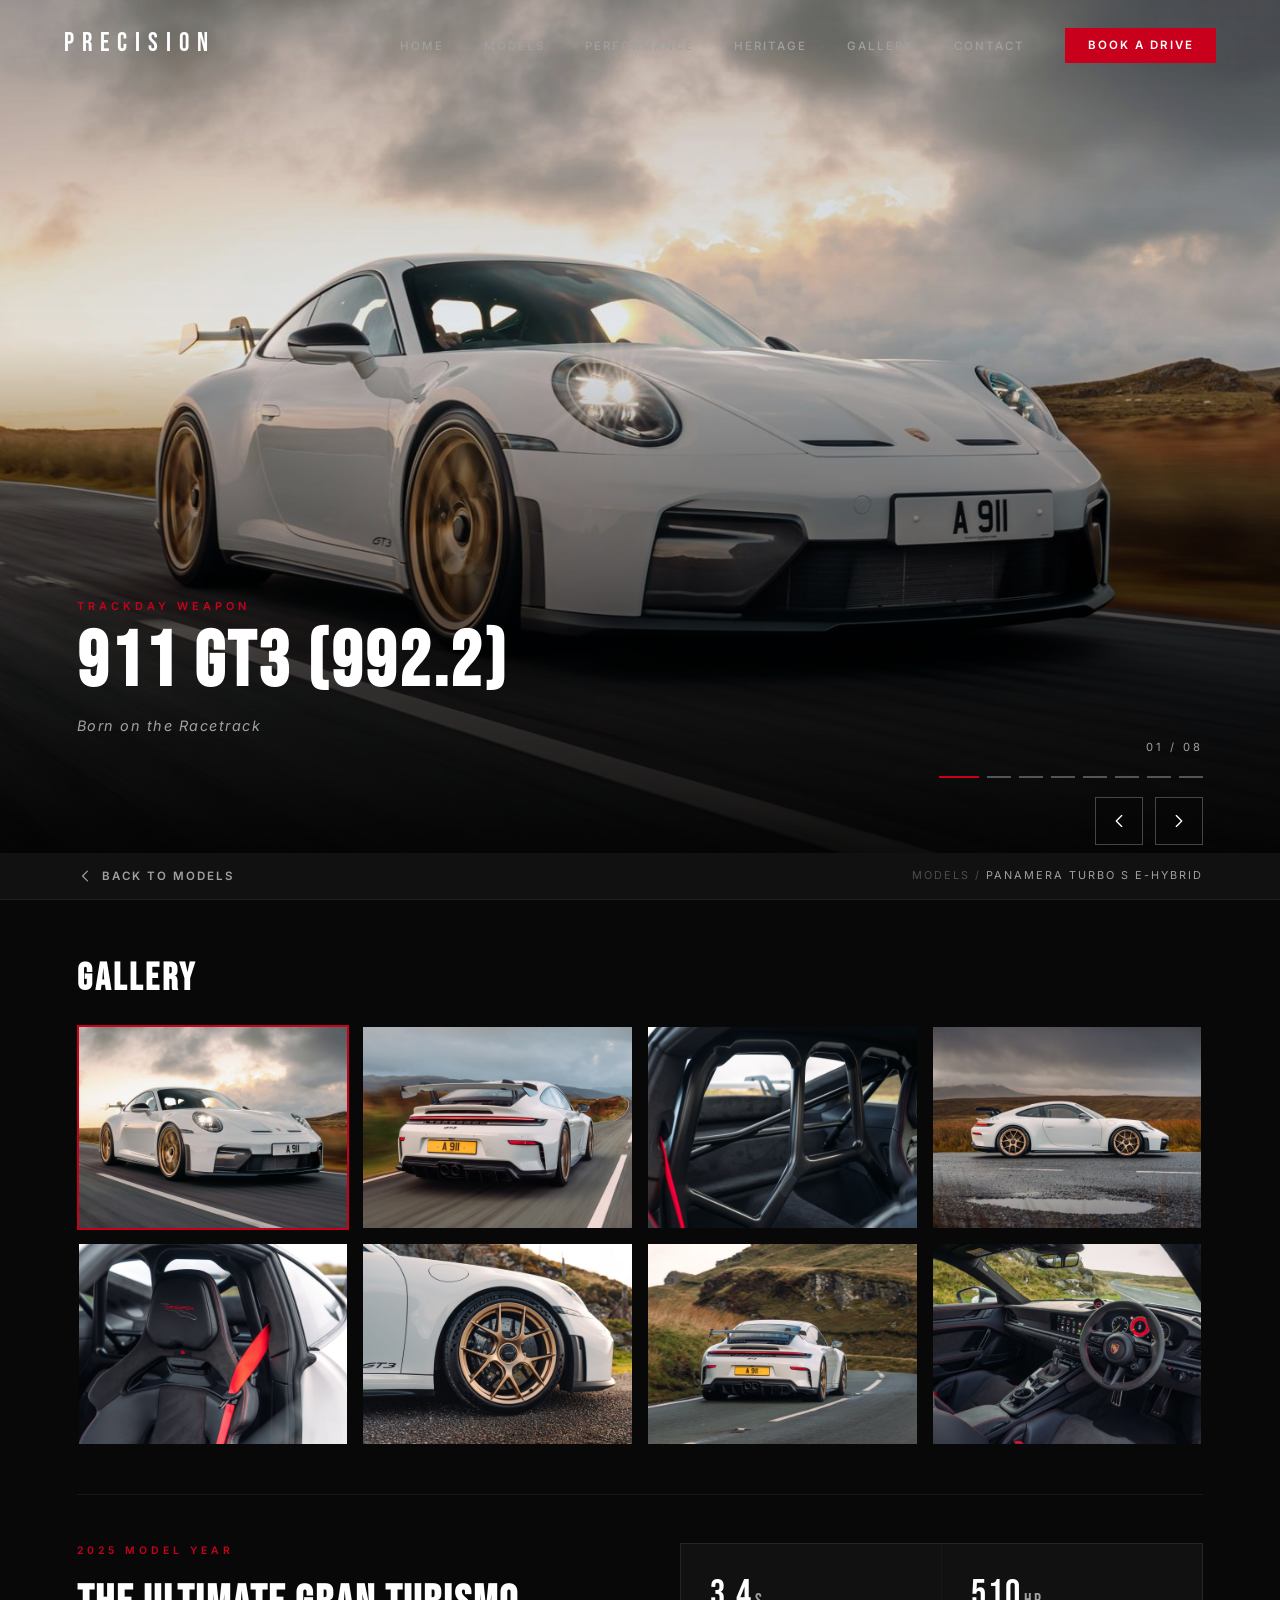
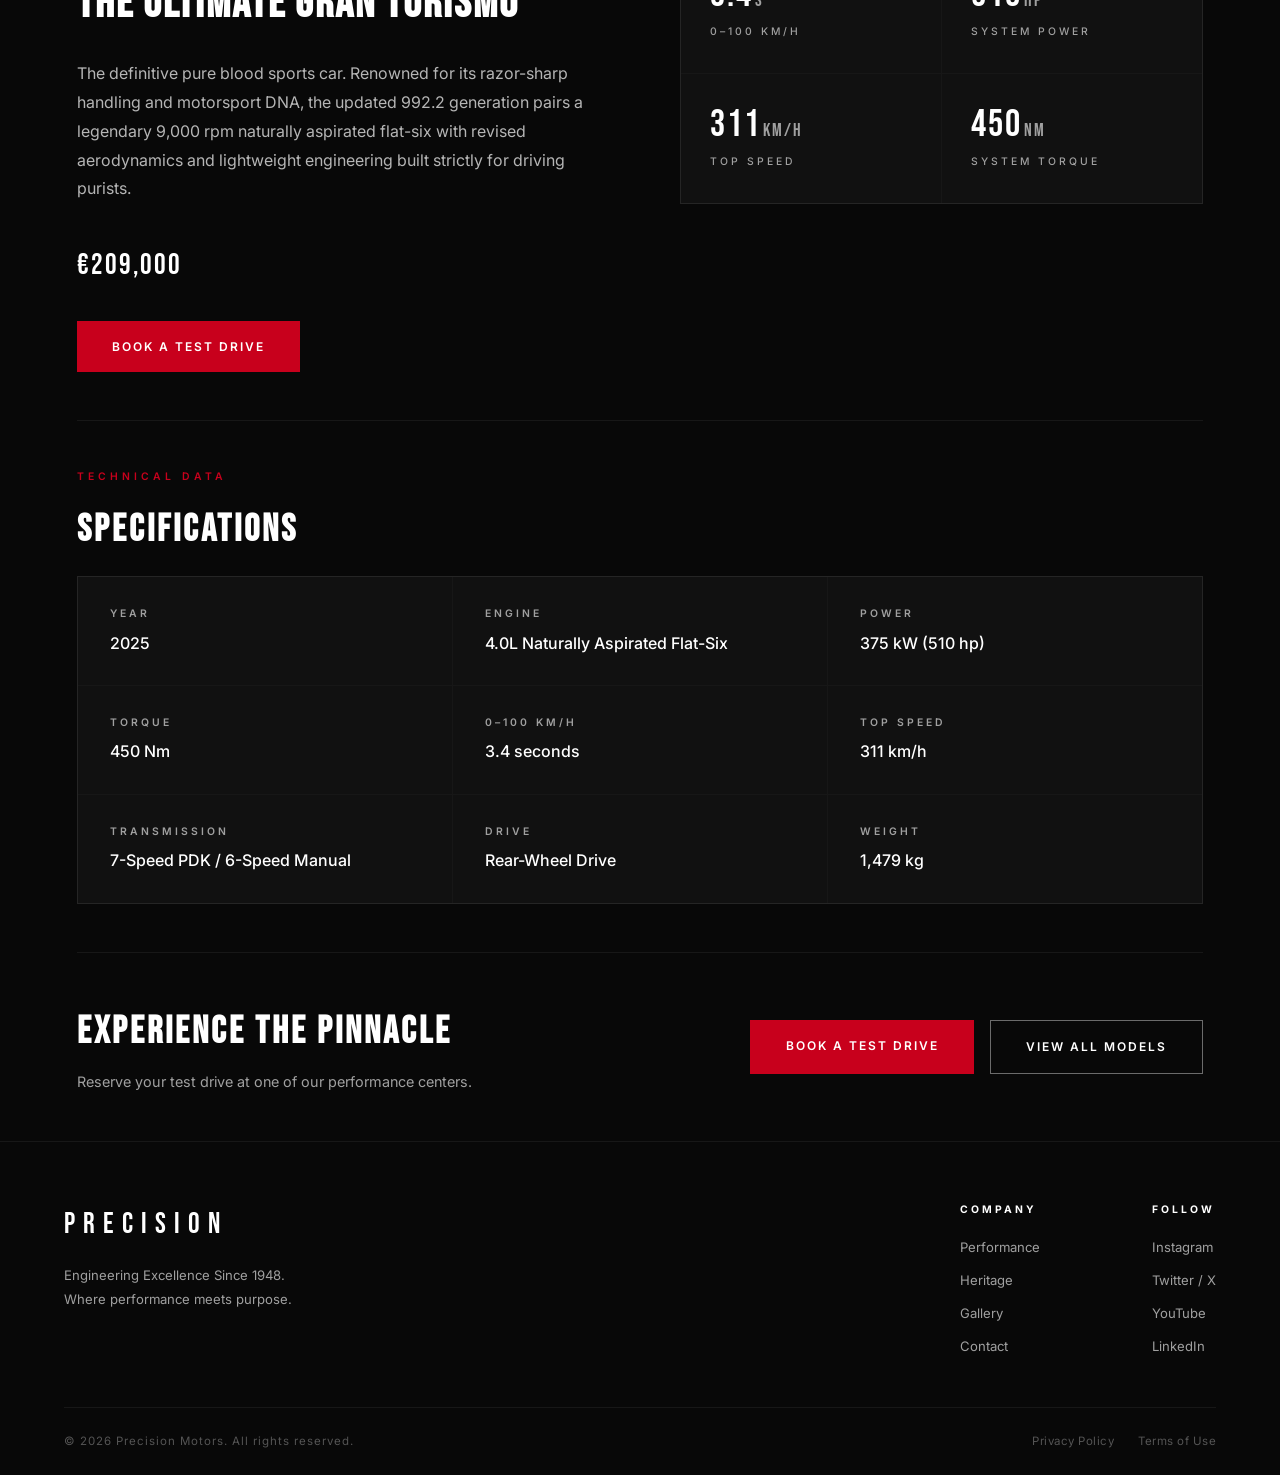
==== Car_Models/911_GT3_(992.2).html @ 52890179 "Added 911 GT3 page" ====
<!DOCTYPE html>
<html lang="en">
<head>
  <meta charset="UTF-8">
  <meta name="viewport" content="width=device-width, initial-scale=1.0">
  <link rel="icon" type="image/png" href="../Assets/favicon/GGlGioGio.jpg">
  <title>Panamera Turbo S E-Hybrid | Precision</title>
  <link href="https://fonts.googleapis.com/css2?family=Bebas+Neue&family=Inter:wght@300;400;500;600&display=swap" rel="stylesheet">
  <link rel="stylesheet" href="../css/style.css">
  <link rel="stylesheet" href="../css/car_models.css">
  <link rel="stylesheet" href="../css/car_models_resolution.css">
</head>
<body>

<nav class="navbar" id="navbar">
  <a href="../index.html" class="logo">PRECISION</a>
  
  <button class="hamburger" id="hamburger" aria-label="Toggle menu">
    <span></span><span></span><span></span>
  </button>
  
  <ul class="nav-links" id="nav-links">
    <li><a href="../index.html#home" class="nav-link">Home</a></li>
    <li><a href="../index.html#models" class="nav-link">Models</a></li>
    <li><a href="../index.html#performance" class="nav-link">Performance</a></li>
    <li><a href="../index.html#heritage" class="nav-link">Heritage</a></li>
    <li><a href="../index.html#gallery" class="nav-link">Gallery</a></li>
    <li><a href="../index.html#contact" class="nav-link">Contact</a></li>
    <li><a href="../index.html#contact" class="nav-cta">Book a Drive</a></li>
  </ul>
</nav>

<section class="mdp-hero" id="mdpHero">
  <div class="mdp-hero-track" id="mdpTrack">
    <div class="mdp-hero-slide">
      <img src="../Assets/images/2025_Porsche_911_GT3_(992.2)/2025_Porsche_911_GT3_(992.2)_Front.jpg" alt="911 GT3 (992.2) Front">
    </div>
    <div class="mdp-hero-slide">
      <img src="../Assets/images/2025_Porsche_911_GT3_(992.2)/2025_Porsche_911_GT3_(992.2)_Back.png" alt="911 GT3 (992.2) Back">
    </div>
    <div class="mdp-hero-slide">
      <img src="../Assets/images/2025_Porsche_911_GT3_(992.2)/2025_Porsche_911_GT3_(992.2)_Inside_back.jpg" alt="911 GT3 (992.2) Inside Back">
    </div>
    <div class="mdp-hero-slide">
      <img src="../Assets/images/2025_Porsche_911_GT3_(992.2)/2025_Porsche_911_GT3_(992.2)_Right.jpg" alt="911 GT3 (992.2) Right">
    </div>
    <div class="mdp-hero-slide">
      <img src="../Assets/images/2025_Porsche_911_GT3_(992.2)/2025_Porsche_911_GT3_(992.2)_Seat.jpg" alt="911 GT3 (992.2) Seat">
    </div>
    <div class="mdp-hero-slide">
      <img src="../Assets/images/2025_Porsche_911_GT3_(992.2)/2025_Porsche_911_GT3_(992.2)_Tire.jpg" alt="911 GT3 (992.2) Tire">
    </div>
    <div class="mdp-hero-slide">
      <img src="../Assets/images/2025_Porsche_911_GT3_(992.2)/2025_Porsche_911_GT3_(992.2)_Back_2.jpg" alt="911 GT3 (992.2) Back 2">
    </div>
    <div class="mdp-hero-slide">
      <img src="../Assets/images/2025_Porsche_911_GT3_(992.2)/2025_Porsche_911_GT3_(992.2)_Wheele.jpg" alt="911 GT3 (992.2) Wheele">
    </div>
  </div>
  <div class="mdp-hero-overlay"></div>
  <div class="mdp-hero-content">
    <div class="mdp-hero-text">
      <span class="mdp-hero-cat">Trackday Weapon</span>
      <h1 class="mdp-hero-name">911 GT3 (992.2)</h1>
      <span class="mdp-hero-tagline">Born on the Racetrack</span>
    </div>
    <div class="mdp-hero-controls">
      <span class="mdp-counter" id="mdpCounter">01 / 08</span>
      <div class="mdp-dots" id="mdpDots"></div>
      <div class="mdp-nav-arrows">
        <button class="mdp-arrow" id="mdpPrev" aria-label="Previous image">
          <svg width="18" height="18" viewBox="0 0 20 20" fill="none"><path d="M13 4L7 10L13 16" stroke="white" stroke-width="1.5" stroke-linecap="round" stroke-linejoin="round"/></svg>
        </button>
        <button class="mdp-arrow" id="mdpNext" aria-label="Next image">
          <svg width="18" height="18" viewBox="0 0 20 20" fill="none"><path d="M7 4L13 10L7 16" stroke="white" stroke-width="1.5" stroke-linecap="round" stroke-linejoin="round"/></svg>
        </button>
      </div>
    </div>
  </div>
</section>

<div class="mdp-back-bar">
  <a href="../index.html#models" class="mdp-back-btn">
    <svg width="16" height="16" viewBox="0 0 20 20" fill="none"><path d="M13 4L7 10L13 16" stroke="currentColor" stroke-width="1.5" stroke-linecap="round" stroke-linejoin="round"/></svg>
    Back to Models
  </a>
  <span class="mdp-breadcrumb">Models / <span>Panamera Turbo S E-Hybrid</span></span>
</div>

<main class="mdp-body">

   <div class="mdp-gallery-section">
    <div class="mdp-section-header">
      <h2 class="mdp-section-title">GALLERY</h2>
    </div>
    <div class="mdp-thumbs" id="mdpThumbs">
      <div class="mdp-thumb active" data-index="0">
        <img src="../Assets/images/2025_Porsche_911_GT3_(992.2)/2025_Porsche_911_GT3_(992.2)_Front.jpg" alt="911 GT3 (992.2) Front">
      </div>
      <div class="mdp-thumb" data-index="1">
        <img src="../Assets/images/2025_Porsche_911_GT3_(992.2)/2025_Porsche_911_GT3_(992.2)_Back.png" alt="911 GT3 (992.2) Back">
      </div>
      <div class="mdp-thumb" data-index="2">
        <img src="../Assets/images/2025_Porsche_911_GT3_(992.2)/2025_Porsche_911_GT3_(992.2)_Inside_back.jpg" alt="911 GT3 (992.2) Inside Back">
      </div>
      <div class="mdp-thumb" data-index="3">
        <img src="../Assets/images/2025_Porsche_911_GT3_(992.2)/2025_Porsche_911_GT3_(992.2)_Right.jpg" alt="911 GT3 (992.2) Right">
      </div>
      <div class="mdp-thumb" data-index="4">
        <img src="../Assets/images/2025_Porsche_911_GT3_(992.2)/2025_Porsche_911_GT3_(992.2)_Seat.jpg" alt="911 GT3 (992.2) Seat">
      </div>
      <div class="mdp-thumb" data-index="5">
        <img src="../Assets/images/2025_Porsche_911_GT3_(992.2)/2025_Porsche_911_GT3_(992.2)_Tire.jpg" alt="911 GT3 (992.2) Tire">
      </div>
      <div class="mdp-thumb" data-index="6">
        <img src="../Assets/images/2025_Porsche_911_GT3_(992.2)/2025_Porsche_911_GT3_(992.2)_Back_2.jpg" alt="911 GT3 (992.2) Back 2">
      </div>
      <div class="mdp-thumb" data-index="7">
        <img src="../Assets/images/2025_Porsche_911_GT3_(992.2)/2025_Porsche_911_GT3_(992.2)_Wheele.jpg" alt="911 GT3 (992.2) Wheele">
      </div>
    </div>
  </div>

  <div class="mdp-overview">
    <div class="mdp-overview-left">
      <span class="mdp-overview-label">2025 Model Year</span>
      <h2 class="mdp-overview-title">The Ultimate Gran Turismo</h2>
      <p class="mdp-overview-desc">The definitive pure blood sports car. Renowned for its razor-sharp handling and motorsport DNA, the updated 992.2 generation pairs a legendary 9,000 rpm naturally aspirated flat-six with revised aerodynamics and lightweight engineering built strictly for driving purists.</p>
      <div class="mdp-price">€209,000</div>
      <div class="mdp-actions">
        <a href="../index.html#contact" class="btn-primary">Book a Test Drive</a>
      </div>
    </div>
    <div class="mdp-key-specs">
      <div class="mdp-key-spec">
        <span class="mdp-key-spec-val">3.4<small>s</small></span>
        <span class="mdp-key-spec-label">0–100 km/h</span>
      </div>
      <div class="mdp-key-spec">
        <span class="mdp-key-spec-val">510<small>hp</small></span>
        <span class="mdp-key-spec-label">System Power</span>
      </div>
      <div class="mdp-key-spec">
        <span class="mdp-key-spec-val">311<small>km/h</small></span>
        <span class="mdp-key-spec-label">Top Speed</span>
      </div>
      <div class="mdp-key-spec">
        <span class="mdp-key-spec-val">450<small>Nm</small></span>
        <span class="mdp-key-spec-label">System Torque</span>
      </div>
    </div>
  </div>

  <div class="mdp-specs-section">
    <div class="mdp-section-header">
      <span class="mdp-section-eyebrow">Technical Data</span>
      <h2 class="mdp-section-title">SPECIFICATIONS</h2>
    </div>
    <div class="mdp-specs-grid">
      <div class="mdp-spec-item">
        <span class="mdp-spec-label">Year</span>
        <span class="mdp-spec-value">2025</span>
      </div>
      <div class="mdp-spec-item">
        <span class="mdp-spec-label">Engine</span>
        <span class="mdp-spec-value">4.0L Naturally Aspirated Flat-Six</span>
      </div>
      <div class="mdp-spec-item">
        <span class="mdp-spec-label">Power</span>
        <span class="mdp-spec-value">375 kW (510 hp)</span>
      </div>
      <div class="mdp-spec-item">
        <span class="mdp-spec-label">Torque</span>
        <span class="mdp-spec-value">450 Nm</span>
      </div>
      <div class="mdp-spec-item">
        <span class="mdp-spec-label">0–100 km/h</span>
        <span class="mdp-spec-value">3.4 seconds</span>
      </div>
      <div class="mdp-spec-item">
        <span class="mdp-spec-label">Top Speed</span>
        <span class="mdp-spec-value">311 km/h</span>
      </div>
      <div class="mdp-spec-item">
        <span class="mdp-spec-label">Transmission</span>
        <span class="mdp-spec-value">7-Speed PDK / 6-Speed Manual</span>
      </div>
      <div class="mdp-spec-item">
        <span class="mdp-spec-label">Drive</span>
        <span class="mdp-spec-value">Rear-Wheel Drive</span>
      </div>
      <div class="mdp-spec-item">
        <span class="mdp-spec-label">Weight</span>
        <span class="mdp-spec-value">1,479 kg</span>
      </div>
    </div>
  </div>

  <div class="mdp-cta-strip">
    <div class="mdp-cta-text">
      <h2 class="mdp-cta-title">EXPERIENCE THE PINNACLE</h2>
      <p class="mdp-cta-sub">Reserve your test drive at one of our performance centers.</p>
    </div>
    <div class="mdp-actions">
      <a href="../index.html#contact" class="btn-primary">Book a Test Drive</a>
      <a href="../index.html#models" class="btn-ghost">View All Models</a>
    </div>
  </div>

</main>

<footer class="footer">
  <div class="footer-inner">
    <div class="footer-brand">
      <div class="footer-logo">PRECISION</div>
      <p>Engineering Excellence Since 1948.<br>Where performance meets purpose.</p>
    </div>
    <div class="footer-links">
      <div class="footer-col">
        <span class="footer-col-title">Company</span>
        <a href="../index.html#performance">Performance</a>
        <a href="../index.html#heritage">Heritage</a>
        <a href="../index.html#gallery">Gallery</a>
        <a href="../index.html#contact">Contact</a>
      </div>
      <div class="footer-col">
        <span class="footer-col-title">Follow</span>
        <a href="https://www.instagram.com">Instagram</a>
        <a href="https://x.com">Twitter / X</a>
        <a href="https://youtube.com">YouTube</a>
        <a href="https://www.linkedin.com/in/giorgikhelaia/">LinkedIn</a>
      </div>
    </div>
  </div>
  <div class="footer-bottom">
    <p>&copy; 2026 Precision Motors. All rights reserved.</p>
    <div class="footer-legal">
      <a href="#">Privacy Policy</a>
      <a href="#">Terms of Use</a>
    </div>
  </div>
</footer>

<div class="mdp-lightbox" id="mdpLightbox" role="dialog" aria-modal="true" aria-label="Image preview">
  <div class="mdp-lightbox-overlay" id="mdpLightboxOverlay"></div>
  <button class="mdp-lightbox-close" id="mdpLightboxClose" aria-label="Close preview">&times;</button>
  <button class="mdp-lightbox-arrow mdp-lightbox-prev" id="mdpLightboxPrev" aria-label="Previous image">
    <svg width="20" height="20" viewBox="0 0 20 20" fill="none"><path d="M13 4L7 10L13 16" stroke="white" stroke-width="1.5" stroke-linecap="round" stroke-linejoin="round"/></svg>
  </button>
  <button class="mdp-lightbox-arrow mdp-lightbox-next" id="mdpLightboxNext" aria-label="Next image">
    <svg width="20" height="20" viewBox="0 0 20 20" fill="none"><path d="M7 4L13 10L7 16" stroke="white" stroke-width="1.5" stroke-linecap="round" stroke-linejoin="round"/></svg>
  </button>
  <div class="mdp-lightbox-stage">
    <div class="mdp-lightbox-img-wrap">
      <img class="mdp-lightbox-img" id="mdpLightboxImg" src="" alt="">
    </div>
  </div>
  <span class="mdp-lightbox-counter" id="mdpLightboxCounter"></span>
</div>

<script src="../js/911_GT3_(992.2).js"></script>
</body>
</html>
---- css/style.css ----
*, *::before, *::after { margin: 0; padding: 0; box-sizing: border-box; }

:root {
  --black: #080808;
  --dark: #111111;
  --grey: #1c1c1c;
  --grey2: #2a2a2a;
  --red: #c8001c;
  --red-dark: #9e0016;
  --white: #ffffff;
  --silver: #a0a0a0;
  --light: #e8e8e8;
  --font-display: 'Bebas Neue', sans-serif;
  --font-body: 'Inter', sans-serif;
  --transition: 0.35s cubic-bezier(0.25, 0.46, 0.45, 0.94);
}

html { scroll-behavior: smooth; }

body {
  background: var(--black);
  color: var(--white);
  font-family: var(--font-body);
  overflow-x: hidden;
  line-height: 1.6;
}

img { display: block; max-width: 100%; }
a { color: inherit; text-decoration: none; }

.navbar {
  position: fixed;
  top: 0; left: 0; right: 0;
  z-index: 1000;
  display: flex;
  align-items: center;
  justify-content: space-between;
  padding: 1.5rem 5%;
  transition: background var(--transition), padding var(--transition);
}

.navbar.scrolled {
  background: rgba(8,8,8,0.97);
  backdrop-filter: blur(10px);
  padding: 1rem 5%;
  border-bottom: 1px solid rgba(255,255,255,0.06);
}

.logo {
  font-family: var(--font-display);
  font-size: 1.6rem;
  letter-spacing: 8px;
  color: var(--white);
}

.nav-links {
  list-style: none;
  display: flex;
  align-items: center;
  gap: 2.5rem;
}

.nav-link {
  font-size: 0.72rem;
  font-weight: 500;
  letter-spacing: 2px;
  text-transform: uppercase;
  color: var(--silver);
  transition: color var(--transition);
  position: relative;
}

.nav-link::after {
  content: '';
  position: absolute;
  bottom: -4px; left: 0;
  width: 0; height: 1px;
  background: var(--red);
  transition: width var(--transition);
}

.nav-link:hover, .nav-link.active { color: var(--white); }
.nav-link:hover::after, .nav-link.active::after { width: 100%; }

.nav-cta {
  font-size: 0.72rem;
  font-weight: 600;
  letter-spacing: 2px;
  text-transform: uppercase;
  background: var(--red);
  color: var(--white);
  padding: 0.65rem 1.4rem;
  transition: background var(--transition), transform var(--transition);
  white-space: nowrap;
}

.nav-cta:hover { background: var(--red-dark); transform: scale(1.03); }

.hamburger {
  display: none;
}

.hamburger span {
  display: block;
  width: 24px;
  height: 1.5px;
  background: var(--white);
  transition: var(--transition);
}

.hamburger.open span:nth-child(1) { transform: rotate(45deg) translate(4.5px, 4.5px); }
.hamburger.open span:nth-child(2) { opacity: 0; }
.hamburger.open span:nth-child(3) { transform: rotate(-45deg) translate(4.5px, -4.5px); }

.hero {
  position: relative;
  height: 100vh;
  min-height: 600px;
  display: flex;
  align-items: center;
  justify-content: center;
  text-align: center;
  overflow: hidden;
}

.hero-media { position: absolute; inset: 0; }

.hero-img {
  width: 100%;
  height: 100%;
  object-fit: cover;
  transform: scale(1.05);
  animation: heroZoom 12s ease-out forwards;
}

@keyframes heroZoom {
  to { transform: scale(1); }
}

.hero-overlay {
  position: absolute;
  inset: 0;
  background: linear-gradient(to bottom, rgba(0,0,0,0.25) 0%, rgba(0,0,0,0.55) 60%, rgba(0,0,0,0.85) 100%);
  z-index: 1;
}

.hero-content {
  position: relative;
  z-index: 2;
  max-width: 900px;
  padding: 0 1.5rem;
  animation: heroFadeUp 1.2s 0.4s both;
}

@keyframes heroFadeUp {
  from { opacity: 0; transform: translateY(40px); }
  to { opacity: 1; transform: translateY(0); }
}

.hero-eyebrow {
  display: inline-block;
  font-size: 0.72rem;
  font-weight: 500;
  letter-spacing: 4px;
  text-transform: uppercase;
  color: var(--silver);
  margin-bottom: 1.2rem;
}

.hero-headline {
  font-family: var(--font-display);
  font-size: clamp(4.5rem, 12vw, 9rem);
  line-height: 0.9;
  letter-spacing: 4px;
  margin-bottom: 1.5rem;
}

.hero-sub {
  font-size: 1rem;
  color: var(--silver);
  letter-spacing: 1px;
  margin-bottom: 2.5rem;
  max-width: 500px;
  margin-left: auto;
  margin-right: auto;
}

.hero-actions { display: flex; gap: 1rem; justify-content: center; flex-wrap: wrap; }

.hero-scroll-hint {
  position: absolute;
  bottom: 2.5rem;
  left: 50%;
  transform: translateX(-50%);
  z-index: 2;
  display: flex;
  flex-direction: column;
  align-items: center;
  gap: 8px;
  font-size: 0.65rem;
  letter-spacing: 3px;
  text-transform: uppercase;
  color: var(--silver);
  opacity: 0.7;
}

.scroll-line {
  width: 1px;
  height: 40px;
  background: var(--silver);
  animation: scrollBounce 2s ease-in-out infinite;
}

@keyframes scrollBounce {
  0%, 100% { transform: scaleY(1); opacity: 0.7; }
  50% { transform: scaleY(0.5); opacity: 0.3; }
}

.btn-primary {
  display: inline-block;
  background: var(--red);
  color: var(--white);
  padding: 1rem 2.2rem;
  font-size: 0.75rem;
  font-weight: 600;
  letter-spacing: 2px;
  text-transform: uppercase;
  border: none;
  cursor: pointer;
  transition: background var(--transition), transform var(--transition);
}

.btn-primary:hover { background: var(--red-dark); transform: scale(1.03); }
.btn-primary.full-width { width: 100%; text-align: center; }

.btn-ghost {
  display: inline-block;
  background: transparent;
  color: var(--white);
  padding: 1rem 2.2rem;
  font-size: 0.75rem;
  font-weight: 600;
  letter-spacing: 2px;
  text-transform: uppercase;
  border: 1px solid rgba(255,255,255,0.4);
  cursor: pointer;
  transition: background var(--transition), border-color var(--transition);
}

.btn-ghost:hover { background: rgba(255,255,255,0.1); border-color: rgba(255,255,255,0.7); }

.stats-strip {
  display: flex;
  align-items: center;
  justify-content: center;
  flex-wrap: wrap;
  gap: 0;
  background: var(--dark);
  border-top: 1px solid rgba(255,255,255,0.06);
  border-bottom: 1px solid rgba(255,255,255,0.06);
  padding: 2.5rem 5%;
}

.stat-item {
  display: flex;
  flex-direction: column;
  align-items: center;
  gap: 4px;
  padding: 0.5rem 3rem;
  text-align: center;
}

.stat-divider {
  width: 1px;
  height: 50px;
  background: rgba(255,255,255,0.1);
}

.stat-num {
  font-family: var(--font-display);
  font-size: 3.2rem;
  line-height: 1;
  letter-spacing: 2px;
  color: var(--white);
}

.stat-num small { font-size: 1.4rem; color: var(--red); margin-left: 3px; }

.stat-label {
  font-size: 0.65rem;
  letter-spacing: 3px;
  text-transform: uppercase;
  color: var(--silver);
  font-weight: 500;
}

.section-header {
  text-align: center;
  padding: 0 5%;
  margin-bottom: 4rem;
}

.section-eyebrow {
  display: inline-block;
  font-size: 0.7rem;
  font-weight: 600;
  letter-spacing: 4px;
  text-transform: uppercase;
  color: var(--red);
  margin-bottom: 1rem;
}

.section-eyebrow.light { color: rgba(255,255,255,0.5); }

.section-title {
  font-family: var(--font-display);
  font-size: clamp(2.8rem, 7vw, 5.5rem);
  letter-spacing: 6px;
  line-height: 0.95;
  color: var(--white);
}

.section-desc {
  max-width: 600px;
  margin: 1.5rem auto 0;
  color: var(--silver);
  font-size: 0.95rem;
  line-height: 1.8;
}

.models-section {
  padding: 100px 0 90px;
  overflow: visible;
  background: linear-gradient(180deg, var(--black) 0%, #0d0d0d 50%, var(--black) 100%);
  clip-path: inset(0 -1px);
}

.coverflow-scene {
  position: relative;
  width: 100%;
  display: flex;
  align-items: center;
  justify-content: center;
  perspective: 1400px;
  perspective-origin: 50% 40%;
  user-select: none;
  overflow-x: clip;
  overflow-y: visible;
}

.coverflow-stage {
  position: relative;
  width: 100%;
  display: flex;
  align-items: center;
  justify-content: center;
  transform-style: preserve-3d;
}

.cov-card {
  position: absolute;
  width: 420px;
  cursor: pointer;
  transform-origin: center center;
  transform-style: preserve-3d;
  will-change: transform, opacity, filter;
}

.cov-card-inner {
  background: var(--grey);
  border: 1px solid rgba(255,255,255,0.07);
  overflow: hidden;
  transition: box-shadow 0.72s ease;
  position: relative;
}

.cov-card.is-active .cov-card-inner {
  border-color: rgba(255,255,255,0.12);
}

.cov-img-wrap {
  position: relative;
  overflow: hidden;
  height: 260px;
}

.cov-img-wrap img {
  width: 100%;
  height: 100%;
  object-fit: cover;
  transition: transform 0.8s cubic-bezier(0.25, 0.46, 0.45, 0.94);
}

.cov-card.is-active .cov-img-wrap img {
  transform: scale(1.02);
}

.cov-badge {
  position: absolute;
  top: 1rem;
  left: 1rem;
  background: var(--red);
  color: var(--white);
  font-size: 0.6rem;
  font-weight: 700;
  letter-spacing: 2.5px;
  text-transform: uppercase;
  padding: 4px 10px;
  z-index: 2;
}

.cov-badge.electric { background: #1a7f3c; }
.cov-badge.new { background: #1a7f3c; }

.cov-info {
  padding: 1.6rem 1.8rem 1.8rem;
}

.cov-cat {
  display: block;
  font-size: 0.62rem;
  letter-spacing: 3px;
  text-transform: uppercase;
  color: var(--red);
  font-weight: 600;
  margin-bottom: 0.5rem;
}

.cov-name {
  font-family: var(--font-display);
  font-size: 2rem;
  letter-spacing: 2px;
  line-height: 1;
  margin-bottom: 0.6rem;
  color: var(--white);
}

.cov-tagline {
  font-size: 0.82rem;
  color: var(--silver);
  line-height: 1.6;
  margin-bottom: 1.2rem;
  display: block;
}

.cov-specs {
  display: flex;
  gap: 0;
  margin-bottom: 1.4rem;
  border-top: 1px solid rgba(255,255,255,0.07);
  padding-top: 1.2rem;
}

.cov-spec {
  flex: 1;
  display: flex;
  flex-direction: column;
  gap: 3px;
  text-align: center;
  padding: 0 0.5rem;
  border-right: 1px solid rgba(255,255,255,0.07);
}

.cov-spec:last-child { border-right: none; }

.cov-spec strong {
  font-size: 1.05rem;
  font-weight: 600;
  color: var(--white);
  letter-spacing: 0.5px;
}

.cov-spec span {
  font-size: 0.6rem;
  letter-spacing: 1.5px;
  text-transform: uppercase;
  color: var(--silver);
}

.cov-details-btn {
  width: 100%;
  background: transparent;
  border: 1px solid rgba(255,255,255,0.2);
  color: var(--white);
  padding: 0.75rem 1.5rem;
  font-size: 0.7rem;
  font-weight: 600;
  letter-spacing: 2px;
  text-transform: uppercase;
  cursor: pointer;
  transition: background var(--transition), border-color var(--transition);
  font-family: var(--font-body);
}

.cov-details-btn:hover {
  background: var(--red);
  border-color: var(--red);
}

.cov-card.is-active .cov-details-btn {
  border-color: rgba(255,255,255,0.3);
}

.cov-reflection {
  height: 60px;
  background: linear-gradient(to bottom, rgba(255,255,255,0.03) 0%, transparent 100%);
  transform: scaleY(-1) translateY(-2px);
  pointer-events: none;
  opacity: 0.5;
  margin-top: 2px;
}

.cov-nav-btn {
  position: absolute;
  top: 50%;
  transform: translateY(-50%);
  z-index: 30;
  background: rgba(8,8,8,0.7);
  border: 1px solid rgba(255,255,255,0.15);
  color: var(--white);
  width: 48px;
  height: 48px;
  min-width: 48px;
  min-height: 48px;
  display: flex;
  align-items: center;
  justify-content: center;
  cursor: pointer;
  transition: background var(--transition), border-color var(--transition), transform var(--transition);
  backdrop-filter: blur(8px);
  flex-shrink: 0;
}

.cov-nav-btn:hover {
  background: var(--red);
  border-color: var(--red);
}

.cov-prev { left: 3%; }
.cov-next { right: 3%; }

.cov-pagination {
  display: flex;
  justify-content: center;
  gap: 10px;
  margin-top: 2.5rem;
}

.cov-dot {
  width: 6px;
  height: 6px;
  background: rgba(255,255,255,0.18);
  border: none;
  cursor: pointer;
  transition: background var(--transition), width var(--transition);
  border-radius: 0;
}

.cov-dot.active {
  background: var(--red);
  width: 28px;
}

.coverflow-scene::after {
  content: '';
  position: absolute;
  bottom: -20px;
  left: 50%;
  transform: translateX(-50%);
  width: 460px;
  height: 60px;
  background: radial-gradient(ellipse at center, rgba(200,0,28,0.12) 0%, transparent 70%);
  pointer-events: none;
  z-index: 0;
}

.performance-section {
  position: relative;
  min-height: 90vh;
  display: flex;
  align-items: center;
  overflow: hidden;
}

.perf-bg { position: absolute; inset: 0; }

.perf-bg-img {
  width: 100%;
  height: 100%;
  object-fit: cover;
  object-position: center;
}

.perf-overlay {
  position: absolute;
  inset: 0;
  background: linear-gradient(to right, rgba(0,0,0,0.92) 50%, rgba(0,0,0,0.3) 100%);
}

.perf-content {
  position: relative;
  z-index: 2;
  max-width: 600px;
  padding: 6rem 5%;
}

.perf-title {
  font-family: var(--font-display);
  font-size: clamp(3.5rem, 8vw, 6.5rem);
  letter-spacing: 4px;
  line-height: 0.9;
  margin: 1rem 0 1.5rem;
}

.perf-desc {
  color: var(--silver);
  font-size: 0.95rem;
  line-height: 1.8;
  margin-bottom: 2.5rem;
}

.perf-features { display: flex; flex-direction: column; gap: 1.5rem; margin-bottom: 2.5rem; }

.perf-feature {
  display: flex;
  gap: 1.2rem;
  align-items: flex-start;
}

.perf-icon {
  width: 36px;
  height: 36px;
  border: 1px solid rgba(200,0,28,0.5);
  display: flex;
  align-items: center;
  justify-content: center;
  font-size: 0.8rem;
  color: var(--red);
  flex-shrink: 0;
  margin-top: 2px;
}

.perf-feature strong {
  display: block;
  font-size: 0.9rem;
  font-weight: 600;
  margin-bottom: 0.3rem;
  letter-spacing: 0.5px;
}

.perf-feature p { font-size: 0.82rem; color: var(--silver); line-height: 1.7; }

.heritage-section { padding: 100px 5%; }

.heritage-grid {
  display: grid;
  grid-template-columns: 1fr 1fr;
  gap: 80px;
  align-items: center;
  max-width: 1300px;
  margin: 0 auto;
}

.heritage-media img {
  width: 100%;
  height: 600px;
  object-fit: cover;
  filter: grayscale(20%);
}

.heritage-content .section-eyebrow { display: block; }

.heritage-content > p {
  color: var(--silver);
  line-height: 1.8;
  font-size: 0.95rem;
  margin: 1.5rem 0 2.5rem;
}

.heritage-milestones { display: flex; flex-direction: column; gap: 0; }

.milestone {
  display: flex;
  gap: 1.5rem;
  padding: 1.4rem 0;
  border-bottom: 1px solid rgba(255,255,255,0.07);
  align-items: flex-start;
}

.milestone:first-child { border-top: 1px solid rgba(255,255,255,0.07); }

.milestone-year {
  font-family: var(--font-display);
  font-size: 1.6rem;
  letter-spacing: 2px;
  color: var(--red);
  min-width: 70px;
  line-height: 1.1;
}

.milestone-text { font-size: 0.85rem; color: var(--silver); line-height: 1.7; padding-top: 3px; }

.gallery-section { padding: 100px 5%; }

.gallery-grid {
  display: grid;
  grid-template-columns: repeat(3, 1fr);
  grid-template-rows: 280px 280px;
  gap: 12px;
  max-width: 1300px;
  margin: 0 auto;
}

.gallery-item { overflow: hidden; position: relative; cursor: pointer; }
.gallery-item.tall { grid-row: span 2; }
.gallery-item.wide { grid-column: span 2; }

.gallery-item img {
  width: 100%;
  height: 100%;
  object-fit: cover;
  transition: transform 0.7s ease;
  filter: brightness(0.85);
}

.gallery-item:hover img { transform: scale(1.07); filter: brightness(1); }

.contact-section {
  background: var(--dark);
  padding: 100px 5%;
  border-top: 1px solid rgba(255,255,255,0.06);
}

.contact-inner {
  display: grid;
  grid-template-columns: 1fr 1.2fr;
  gap: 80px;
  max-width: 1300px;
  margin: 0 auto;
  align-items: start;
}

.contact-info .section-eyebrow { display: block; }

.contact-title {
  font-family: var(--font-display);
  font-size: clamp(3rem, 6vw, 5rem);
  letter-spacing: 4px;
  line-height: 0.9;
  margin: 1rem 0 1.5rem;
}

.contact-info > p {
  color: var(--silver);
  font-size: 0.95rem;
  line-height: 1.8;
  margin-bottom: 2.5rem;
}

.contact-details { display: flex; flex-direction: column; gap: 1rem; }

.contact-detail-item {
  display: flex;
  flex-direction: column;
  gap: 3px;
  padding-bottom: 1rem;
  border-bottom: 1px solid rgba(255,255,255,0.07);
}

.detail-label {
  font-size: 0.62rem;
  letter-spacing: 3px;
  text-transform: uppercase;
  color: var(--red);
  font-weight: 600;
}

.contact-detail-item span:last-child { font-size: 0.9rem; color: var(--light); }

.contact-form-wrap {
  background: var(--grey);
  padding: 2.5rem;
  border: 1px solid rgba(255,255,255,0.06);
}

.contact-form { display: flex; flex-direction: column; gap: 1.2rem; }

.form-row { display: grid; grid-template-columns: 1fr 1fr; gap: 1.2rem; }

.form-field { display: flex; flex-direction: column; gap: 6px; }

.form-field label {
  font-size: 0.65rem;
  letter-spacing: 2px;
  text-transform: uppercase;
  color: var(--silver);
  font-weight: 600;
}

.form-field input,
.form-field select,
.form-field textarea {
  background: var(--grey2);
  border: 1px solid rgba(255,255,255,0.08);
  color: var(--white);
  padding: 0.9rem 1rem;
  font-size: 0.9rem;
  font-family: var(--font-body);
  outline: none;
  transition: border-color var(--transition);
  resize: vertical;
}

.form-field input:focus,
.form-field select:focus,
.form-field textarea:focus { border-color: var(--red); }

.form-field select option { background: var(--grey2); }
.form-field input::placeholder,
.form-field textarea::placeholder { color: rgba(160,160,160,0.5); }

.footer {
  background: var(--black);
  border-top: 1px solid rgba(255,255,255,0.06);
  padding: 60px 5% 0;
}

.footer-inner {
  display: grid;
  grid-template-columns: 1fr 2fr;
  gap: 60px;
  padding-bottom: 50px;
  border-bottom: 1px solid rgba(255,255,255,0.06);
  max-width: 1300px;
  margin: 0 auto;
}

.footer-logo {
  font-family: var(--font-display);
  font-size: 1.8rem;
  letter-spacing: 8px;
  margin-bottom: 1rem;
}

.footer-brand p { font-size: 0.82rem; color: var(--silver); line-height: 1.8; }

.footer-links {
  display: grid;
  grid-template-columns: auto auto;
  column-gap: 7rem;
  justify-content: end;
}

.footer-col {
  display: flex;
  flex-direction: column;
  gap: 0.75rem;
  margin-left: 0;
}

.footer-col-title {
  font-size: 0.65rem;
  letter-spacing: 3px;
  text-transform: uppercase;
  font-weight: 700;
  color: var(--white);
  margin-bottom: 0.4rem;
  text-align: left;
}

.footer-col a { 
  font-size: 0.82rem; 
  color: var(--silver); 
  transition: color var(--transition); 
}
.footer-col a:hover { 
  color: var(--white); 
}

.footer-bottom {
  display: flex;
  justify-content: space-between;
  align-items: center;
  flex-wrap: wrap;
  gap: 1rem;
  padding: 1.5rem 0;
  max-width: 1300px;
  margin: 0 auto;
}

.footer-bottom p { 
  font-size: 0.72rem; 
  color: rgba(160,160,160,0.5); 
  letter-spacing: 1px; 
}

.footer-legal { 
  display: flex; 
  gap: 1.5rem; 
}

.footer-legal a { 
  font-size: 0.72rem; 
  color: rgba(160,160,160,0.5); 
  letter-spacing: 0.5px; 
  transition: color var(--transition); 
}

.footer-legal a:hover { 
  color: var(--silver); 
}

.specs-list { display: flex; flex-direction: column; }

.spec-row {
  display: flex;
  justify-content: space-between;
  align-items: center;
  padding: 0.75rem 0;
  border-bottom: 1px solid rgba(255,255,255,0.06);
  font-size: 0.82rem;
}

.spec-label { color: var(--silver); }
.spec-value { font-weight: 600; color: var(--white); text-align: right; }

.toast {
  position: fixed;
  bottom: 2rem;
  right: 2rem;
  background: #1a7f3c;
  color: white;
  padding: 1rem 1.5rem;
  font-size: 0.85rem;
  font-weight: 500;
  z-index: 3000;
  transform: translateY(100px);
  opacity: 0;
  transition: all var(--transition);
  max-width: 320px;
  border-left: 3px solid #2db554;
}

.toast.show { transform: translateY(0); opacity: 1; }

.reveal { opacity: 0; transform: translateY(24px); transition: opacity 0.65s ease, transform 0.65s ease; }
.reveal.visible { opacity: 1; transform: translateY(0); }

@media (max-width: 1100px) {
  .cov-card { width: 360px; }
  .cov-img-wrap { height: 220px; }
  .heritage-grid { gap: 50px; }
}

@media (max-width: 900px) {
  .cov-card { width: 300px; }
  .cov-img-wrap { height: 190px; }
  .cov-name { font-size: 1.6rem; }
  .heritage-grid { grid-template-columns: 1fr; gap: 40px; }
  .heritage-media img { height: 400px; }
  .contact-inner { grid-template-columns: 1fr; gap: 50px; }
  .gallery-grid { grid-template-columns: repeat(2, 1fr); grid-template-rows: 220px 220px 220px; }
  .gallery-item.tall { grid-row: span 1; }
  .gallery-item.wide { grid-column: span 2; }
  .modal-body { grid-template-columns: 1fr; }
  .modal-desc-col { border-right: none; border-bottom: 1px solid rgba(255,255,255,0.07); }
  .footer-inner { grid-template-columns: 1fr; gap: 40px; }
}

@media (max-width: 1185px) {

  .hamburger {
    display: flex;
    flex-direction: column;
    justify-content: space-between;
    width: 24px;
    height: 18px;
    background: transparent;
    border: none;
    cursor: pointer;
    padding: 0;
    z-index: 100;
    position: relative;
  }

  .hamburger span {
    width: 100%;
    height: 2px;
    background-color: var(--white, #ffffff);
    transition: all 0.3s ease-in-out;
    transform-origin: left center;
  }

  .hamburger.open span:nth-child(1) {
    transform: rotate(45deg);
    top: -2px;
    left: 3px;
  }

  .hamburger.open span:nth-child(2) {
    width: 0%;
    opacity: 0;
  }

  .hamburger.open span:nth-child(3) {
    transform: rotate(-45deg);
    top: 2px;
    left: 3px;
  }

  .nav-links {
    position: fixed;
    top: 0; right: -100%;
    height: 100vh;
    width: 75%;
    max-width: 300px;
    background: rgba(8,8,8,0.98);
    backdrop-filter: blur(20px);
    flex-direction: column;
    align-items: flex-start;
    padding: 5rem 2rem 2rem;
    gap: 1.5rem;
    transition: right 0.4s cubic-bezier(0.25, 0.46, 0.45, 0.94);
    border-left: 1px solid rgba(255,255,255,0.07);
  }

  .nav-links.open { right: 0; }
  .nav-link, .nav-cta { font-size: 0.85rem; }
  .nav-cta { background: none; padding: 0; white-space: normal; }
  .stat-item { padding: 0.5rem 1.5rem; }
  .stat-divider { display: none; }
  .stats-strip { gap: 1rem; }
  .cov-card { width: 260px; }
  .cov-img-wrap { height: 165px; }
  .cov-name { font-size: 1.4rem; }
  .cov-info { padding: 1.2rem 1.3rem 1.4rem; }
  .cov-specs { margin-bottom: 1rem; }
  .cov-nav-btn { width: 40px; height: 40px; min-width: 40px; min-height: 40px; }
  .cov-prev { left: 8px; }
  .cov-next { right: 8px; }
  .form-row { grid-template-columns: 1fr; }
  .footer-links { grid-template-columns: 1fr 1fr; }
  .gallery-grid { grid-template-columns: 1fr; grid-template-rows: auto; }
  .gallery-item.tall, .gallery-item.wide { grid-row: span 1; grid-column: span 1; }
  .gallery-item { height: 240px; }
  .footer-bottom { flex-direction: column; text-align: center; }
  .perf-content { padding: 5rem 5%; }
}

@media (max-width: 480px) {
  .hero-headline { letter-spacing: 2px; }
  .hero-actions { flex-direction: column; align-items: center; }
  .modal-hero img { height: 220px; }
  .modal-name { font-size: 2rem; }
  .cov-card { width: 230px; }
  .cov-img-wrap { height: 148px; }
  .modal-gallery { height: 280px; }
  .mg-arrow { width: 34px; height: 34px; }
}

@media (prefers-reduced-motion: reduce) {
  *, *::before, *::after { animation-duration: 0.01ms !important; transition-duration: 0.01ms !important; }
}
.modal-gallery {
  height: 420px;
}

.mg-track {
  position: relative;
  width: 100%;
  height: 100%;
  overflow: hidden;
}

.mg-slide {
  position: absolute;
  inset: 0;
  opacity: 0;
  transition: opacity 0.55s cubic-bezier(0.25, 0.46, 0.45, 0.94);
  pointer-events: none;
}

.mg-slide.active {
  opacity: 1;
  pointer-events: auto;
}

.mg-slide img {
  width: 100%;
  height: 100%;
  object-fit: cover;
  display: block;
}

.mg-arrow {
  position: absolute;
  top: 50%;
  transform: translateY(-50%);
  z-index: 12;
  background: rgba(8,8,8,0.6);
  border: 1px solid rgba(255,255,255,0.18);
  color: var(--white);
  width: 42px;
  height: 42px;
  display: flex;
  align-items: center;
  justify-content: center;
  cursor: pointer;
  backdrop-filter: blur(6px);
  transition: background var(--transition), border-color var(--transition);
}

.mg-arrow:hover {
  background: var(--red);
  border-color: var(--red);
}

.mg-prev { left: 1rem; }
.mg-next { right: 1rem; }

.mg-dots {
  position: absolute;
  bottom: 3.8rem;
  left: 50%;
  transform: translateX(-50%);
  z-index: 12;
  display: flex;
  gap: 8px;
  align-items: center;
}

.mg-dot {
  width: 6px;
  height: 6px;
  background: rgba(255,255,255,0.35);
  border: none;
  cursor: pointer;
  transition: background var(--transition), width var(--transition);
  border-radius: 0;
  padding: 0;
}

.mg-dot.active {
  background: var(--red);
  width: 22px;
}

.contact-form textarea {
  resize: vertical;
  max-height: 500px;
}

.form-error {
  font-size: 0.72rem;
  color: #e8394f;
  letter-spacing: 0.5px;
  margin-top: 0.35rem;
  min-height: 1em;
  line-height: 1.4;
}

.form-field .input-error {
  border-color: #e8394f !important;
}
---- css/car_models.css ----
.mdp-hero {
  position: relative;
  height: auto;
  min-height: initial;
  overflow: hidden;
  background: var(--black);
  isolation: isolate;
  display: flex;
  flex-direction: column;
}

.mdp-hero-track {
  top: 0;
  left: 0;
  position: relative;
  width: 100%;
  height: 100%;
  display: flex;
  will-change: transform;
}

.mdp-hero-slide {
  flex: 0 0 100%;
  width: 100%;
  position: relative;
  height: 100%;
  background: var(--black);
}

.mdp-hero-slide img {
  width: 100%;
  height: auto;
  object-fit: contain;
  display: block;
  cursor: zoom-in;
}

.mdp-hero-overlay {
  position: absolute;
  inset: 0;
  background: linear-gradient(
    to bottom,
    rgba(0,0,0,0.18) 0%,
    rgba(0,0,0,0.08) 40%,
    rgba(0,0,0,0.72) 80%,
    rgba(0,0,0,0.92) 100%
  );
  z-index: 2;
  pointer-events: none;
}

.mdp-hero-text {
  flex: 1;
  width: 100%;
}

.mdp-hero-controls {
  justify-content: space-between;
  width: 100%;
  box-sizing: border-box;
  display: flex;
  flex-direction: column;
  align-items: flex-end;
  gap: 1.2rem;
  flex-shrink: 0;
}

.mdp-hero-cat {
  display: inline-block;
  font-size: 0.68rem;
  font-weight: 600;
  letter-spacing: 4px;
  text-transform: uppercase;
  color: var(--red);
  margin-bottom: 0.8rem;
}

.mdp-hero-name {
  font-family: var(--font-display);
  font-size: clamp(2.8rem, 6vw, 5.5rem);
  line-height: 0.92;
  letter-spacing: 3px;
  margin-bottom: 0.9rem;
}

.mdp-hero-content {
  position: absolute;
  bottom: 0;
  left: 0;
  right: 0;
  z-index: 3;
  padding: 0 6% 0.5rem;
  display: flex;
  align-items: flex-end;
  justify-content: space-between;
  flex-direction: column;
  width: 100%;
  box-sizing: border-box;
  background: rgba(0,0,0,0);
}

.mdp-hero-tagline {
  font-size: 0.9rem;
  color: var(--silver);
  letter-spacing: 1.5px;
  font-style: italic;
}

.mdp-nav-arrows {
  display: flex;
  gap: 0.75rem;
}

.mdp-arrow {
  width: 48px;
  height: 48px;
  border: 1px solid rgba(255,255,255,0.25);
  background: rgba(8,8,8,0.55);
  backdrop-filter: blur(8px);
  color: var(--white);
  cursor: pointer;
  display: flex;
  align-items: center;
  justify-content: center;
  transition: border-color var(--transition), background var(--transition);
}

.mdp-arrow:hover {
  border-color: var(--red);
  background: rgba(200,0,28,0.15);
}

.mdp-dots {
  display: flex;
  gap: 0.5rem;
}

.mdp-dot {
  width: 24px;
  height: 2px;
  background: rgba(255,255,255,0.3);
  border: none;
  cursor: pointer;
  transition: background var(--transition), width var(--transition);
  padding: 0;
}

.mdp-dot.active {
  background: var(--red);
  width: 40px;
}

.mdp-counter {
  font-size: 0.7rem;
  letter-spacing: 3px;
  color: var(--silver);
}

.mdp-back-bar {
  background: var(--dark);
  border-bottom: 1px solid rgba(255,255,255,0.06);
  padding: 0.85rem 6%;
  display: flex;
  align-items: center;
  justify-content: space-between;
  position: sticky;
  top: 0;
  z-index: 100;
  margin-top: 0;
}

.mdp-back-btn {
  display: flex;
  align-items: center;
  gap: 0.6rem;
  font-size: 0.72rem;
  font-weight: 600;
  letter-spacing: 2px;
  text-transform: uppercase;
  color: var(--silver);
  background: none;
  border: none;
  cursor: pointer;
  transition: color var(--transition);
  text-decoration: none;
}

.mdp-back-btn:hover { color: var(--white); }

.mdp-back-btn svg { transition: transform var(--transition); }
.mdp-back-btn:hover svg { transform: translateX(-4px); }

.mdp-breadcrumb {
  font-size: 0.68rem;
  letter-spacing: 2px;
  text-transform: uppercase;
  color: rgba(255,255,255,0.25);
}

.mdp-breadcrumb span { color: var(--silver); }

.mdp-body {
  max-width: 1400px;
  margin: 0 auto;
  padding: 0 6%;
}

.mdp-overview {
  display: grid;
  grid-template-columns: 1fr 1fr;
  gap: 5rem;
  padding: 3rem 0;
  border-bottom: 1px solid rgba(255,255,255,0.06);
}

.mdp-overview-label {
  display: block;
  font-size: 0.65rem;
  font-weight: 600;
  letter-spacing: 4px;
  text-transform: uppercase;
  color: var(--red);
  margin-bottom: 1.4rem;
}

.mdp-overview-title {
  font-family: var(--font-display);
  font-size: clamp(2rem, 3.5vw, 3rem);
  letter-spacing: 2px;
  line-height: 1;
  margin-bottom: 2rem;
}

.mdp-overview-desc {
  font-size: 1rem;
  line-height: 1.8;
  color: rgba(255,255,255,0.7);
  margin-bottom: 2.5rem;
}

.mdp-price {
  font-family: var(--font-display);
  font-size: 1.8rem;
  letter-spacing: 2px;
  color: var(--white);
  margin-bottom: 2rem;
}

.mdp-actions {
  display: flex;
  gap: 1rem;
  flex-wrap: wrap;
}

.mdp-key-specs {
  display: grid;
  grid-template-columns: 1fr 1fr;
  gap: 1px;
  background: rgba(255,255,255,0.06);
  border: 1px solid rgba(255,255,255,0.06);
  align-self: start;
}

.mdp-key-spec {
  background: var(--dark);
  padding: 2rem 1.8rem;
  display: flex;
  flex-direction: column;
  gap: 0.3rem;
}

.mdp-key-spec-val {
  font-family: var(--font-display);
  font-size: 2.4rem;
  letter-spacing: 2px;
  line-height: 1;
  color: var(--white);
}

.mdp-key-spec-val small {
  font-size: 1.1rem;
  color: var(--silver);
  margin-left: 2px;
}

.mdp-key-spec-label {
  font-size: 0.65rem;
  font-weight: 500;
  letter-spacing: 3px;
  text-transform: uppercase;
  color: var(--silver);
  margin-top: 0.3rem;
}

.mdp-specs-section {
  padding: 3rem 0;
  border-bottom: 1px solid rgba(255,255,255,0.06);
}

.mdp-section-header {
  margin-bottom: 1rem;
}

.mdp-section-eyebrow {
  display: block;
  font-size: 0.65rem;
  font-weight: 600;
  letter-spacing: 4px;
  text-transform: uppercase;
  color: var(--red);
  margin-bottom: 0.8rem;
}

.mdp-section-title {
  font-family: var(--font-display);
  font-size: clamp(1.8rem, 3vw, 2.6rem);
  letter-spacing: 3px;
}

.mdp-specs-grid {
  display: grid;
  grid-template-columns: repeat(3, 1fr);
  gap: 1px;
  background: rgba(255,255,255,0.06);
  border: 1px solid rgba(255,255,255,0.06);
}

.mdp-spec-item {
  background: var(--dark);
  padding: 1.8rem 2rem;
  display: flex;
  flex-direction: column;
  gap: 0.5rem;
  transition: background var(--transition);
}

.mdp-spec-item:hover { background: var(--grey); }

.mdp-spec-label {
  font-size: 0.65rem;
  font-weight: 600;
  letter-spacing: 3px;
  text-transform: uppercase;
  color: var(--silver);
}

.mdp-spec-value {
  font-size: 1rem;
  font-weight: 500;
  color: var(--white);
}

.mdp-gallery-section {
  padding: 3rem 0;
  border-bottom: 1px solid rgba(255,255,255,0.06);
}

.mdp-thumbs {
  display: grid;
  grid-template-columns: repeat(4, 1fr);
  gap: 0.75rem;
  margin-top: 1rem;
}

.mdp-thumb {
  aspect-ratio: 4/3;
  overflow: hidden;
  cursor: pointer;
  border: 2px solid transparent;
  transition: border-color var(--transition);
}

.mdp-thumb.active {
  border-color: var(--red);
}

.mdp-thumb img {
  width: 100%;
  height: 100%;
  object-fit: cover;
  transition: transform 0.5s ease;
}

.mdp-thumb:hover img { transform: scale(1.06); }

.mdp-cta-strip {
  padding: 3rem 0 3rem;
  display: flex;
  align-items: center;
  justify-content: space-between;
  gap: 2rem;
  flex-wrap: wrap;
}

.mdp-cta-title {
  font-family: var(--font-display);
  font-size: clamp(1.8rem, 3vw, 2.8rem);
  letter-spacing: 3px;
  margin-bottom: 0.5rem;
}

.mdp-cta-sub {
  font-size: 0.9rem;
  color: var(--silver);
}

/* ============ Lightbox / Gallery Preview ============ */

.mdp-lightbox {
  position: fixed;
  inset: 0;
  z-index: 5000;
  display: flex;
  align-items: center;
  justify-content: center;
  opacity: 0;
  visibility: hidden;
  transition: opacity 0.3s ease, visibility 0.3s ease;
}

.mdp-lightbox.open {
  opacity: 1;
  visibility: visible;
}

.mdp-lightbox-overlay {
  position: absolute;
  inset: 0;
  background: rgba(4, 4, 4, 0.94);
  backdrop-filter: blur(4px);
  cursor: zoom-out;
}

.mdp-lightbox-stage {
  position: relative;
  z-index: 1;
  width: 100%;
  height: 100%;
  display: flex;
  align-items: center;
  justify-content: center;
  padding: 5rem 6rem;
  box-sizing: border-box;
  pointer-events: none;
}

.mdp-lightbox-img-wrap {
  position: relative;
  max-width: 100%;
  max-height: 100%;
  display: flex;
  align-items: center;
  justify-content: center;
  pointer-events: auto;
}

.mdp-lightbox-img {
  max-width: 100%;
  max-height: 85vh;
  width: auto;
  height: auto;
  object-fit: contain;
  display: block;
  box-shadow: 0 20px 60px rgba(0, 0, 0, 0.6);
  opacity: 0;
  transform: scale(0.92);
  transition: opacity 0.35s cubic-bezier(0.25, 0.46, 0.45, 0.94),
              transform 0.35s cubic-bezier(0.25, 0.46, 0.45, 0.94);
}

.mdp-lightbox.open .mdp-lightbox-img {
  opacity: 1;
  transform: scale(1);
}

.mdp-lightbox-img.is-switching {
  opacity: 0;
  transform: scale(0.97);
}

.mdp-lightbox-close {
  position: absolute;
  top: 1.5rem;
  right: 1.5rem;
  z-index: 5;
  width: 48px;
  height: 48px;
  border: 1px solid rgba(255, 255, 255, 0.25);
  background: rgba(8, 8, 8, 0.55);
  backdrop-filter: blur(8px);
  color: var(--white);
  cursor: pointer;
  display: flex;
  align-items: center;
  justify-content: center;
  font-size: 1.6rem;
  line-height: 1;
  font-weight: 300;
  transition: border-color var(--transition), background var(--transition), transform var(--transition);
  pointer-events: auto;
}

.mdp-lightbox-close:hover {
  border-color: var(--red);
  background: rgba(200, 0, 28, 0.15);
  transform: rotate(90deg);
}

.mdp-lightbox-arrow {
  position: absolute;
  top: 50%;
  transform: translateY(-50%);
  z-index: 5;
  width: 56px;
  height: 56px;
  border: 1px solid rgba(255, 255, 255, 0.25);
  background: rgba(8, 8, 8, 0.55);
  backdrop-filter: blur(8px);
  color: var(--white);
  cursor: pointer;
  display: flex;
  align-items: center;
  justify-content: center;
  transition: border-color var(--transition), background var(--transition);
  pointer-events: auto;
}

.mdp-lightbox-arrow:hover {
  border-color: var(--red);
  background: rgba(200, 0, 28, 0.15);
}

.mdp-lightbox-prev { left: 1.5rem; }
.mdp-lightbox-next { right: 1.5rem; }

.mdp-lightbox-counter {
  position: absolute;
  bottom: 1.8rem;
  left: 50%;
  transform: translateX(-50%);
  z-index: 5;
  font-size: 0.7rem;
  letter-spacing: 3px;
  color: var(--silver);
  pointer-events: none;
}

body.mdp-lightbox-active {
  overflow: hidden;
}

@media (max-width: 768px) {
  .mdp-lightbox-stage {
    padding: 4rem 1rem;
  }

  .mdp-lightbox-img {
    max-height: 75vh;
  }

  .mdp-lightbox-close {
    top: 1rem;
    right: 1rem;
    width: 40px;
    height: 40px;
    font-size: 1.3rem;
  }

  .mdp-lightbox-arrow {
    width: 44px;
    height: 44px;
  }

  .mdp-lightbox-prev { left: 0.6rem; }
  .mdp-lightbox-next { right: 0.6rem; }

  .mdp-lightbox-counter {
    bottom: 1.2rem;
    font-size: 0.65rem;
  }
}

@media (max-width: 480px) {
  .mdp-lightbox-stage {
    padding: 3.5rem 0.5rem;
  }

  .mdp-lightbox-arrow {
    width: 38px;
    height: 38px;
  }
}

@media (prefers-reduced-motion: reduce) {
  .mdp-lightbox,
  .mdp-lightbox-img {
    transition-duration: 0.01ms !important;
  }
}
---- css/car_models_resolution.css ----
@media (max-width: 1024px) {
  .mdp-overview {
    grid-template-columns: 1fr;
    gap: 3rem;
    padding: 3rem 0;
  }

  .mdp-specs-grid {
    grid-template-columns: repeat(2, 1fr);
  }

  .mdp-thumbs {
    grid-template-columns: repeat(4, 1fr);
  }
}

@media (max-width: 768px) {
   .mdp-hero {
    position: relative;
    height: auto !important;
    min-height: initial;
    display: block; 
    background: var(--black);
  }

  .mdp-hero-track {
    position: relative;
    width: 100%;
  }

  .mdp-hero-content {
    position: absolute;
    bottom: 0;
    left: 0;
    right: 0;
    flex-direction: column;
    align-items: flex-start;
    padding: 1rem 5% 1rem;
  }

  .mdp-hero-controls {
    flex-direction: row;
    align-items: center;
    width: 100%;
    justify-content: space-between;
  }

  .mdp-hero-slide img {
    width: 100%;
    object-fit: contain;
    display: block;
  }

  .mdp-key-specs {
    grid-template-columns: 1fr 1fr;
  }

  .mdp-specs-grid {
    grid-template-columns: 1fr 1fr;
  }

  .mdp-thumbs {
    grid-template-columns: repeat(4, 1fr);
    gap: 0.4rem;
  }

  .mdp-breadcrumb { 
    font-size: 0.68rem;
    letter-spacing: 2px;
    text-transform: uppercase;
    color: rgba(255, 255, 255, 0.25); 
  }

  .mdp-cta-strip {
    flex-direction: column;
    align-items: flex-start;
  }

  .mdp-hero-cat {
    margin-bottom: 0rem;
  }

  .mdp-hero-name {
    font-size: clamp(1.8rem, 6vw, 5.5rem);
    margin-bottom: 0rem;
  }

  .mdp-hero-tagline {
    font-size: 0.7rem;
  }

  .mdp-arrow {
    width: 42px;
    height: 42px;
    display: flex;
    gap: 0.5rem;
    margin-left: auto;
  }

  .mdp-counter {
    margin: 0;
    font-size: 0.8rem;
  }

  .mdp-hero-controls .mdp-dots {
    display: none !important;
  }
}

@media (max-width: 480px) {
  .mdp-body { 
    padding: 0 4%; 
  }
  
  .mdp-back-bar { 
    padding: 0.85rem 4%; 
  }

  .mdp-hero-track {
    min-height: 220px;
  }

  .mdp-hero-content {
    padding: 0.8rem 4% 0.8rem;
  }

  .mdp-key-specs {
    grid-template-columns: 1fr 1fr;
  }

  .mdp-specs-grid {
    grid-template-columns: 1fr;
  }

  .mdp-thumbs {
    grid-template-columns: repeat(4, 1fr);
    gap: 0.4rem;
  }

  .mdp-breadcrumb { 
    font-size: 0.5rem;
    letter-spacing: 2px;
    text-transform: uppercase;
    color: rgba(255, 255, 255, 0.25); 
  }

  .mdp-back-btn{
    font-size: 0.5rem;
  }

  .mdp-cta-strip {
    flex-direction: column;
    align-items: flex-start;
  }

  .mdp-arrow {
    width: 35px;
    height: 35px;
  }

  .mdp-hero-cat {
    font-size: 0.5rem;
    margin-bottom: 0;
  }

  .mdp-hero-name {
    font-size: clamp(1rem, 6vw, 5.5rem);
    margin-bottom: 0;
  }

  .mdp-hero-tagline {
    font-size: 0.5rem;
  }
}

@media (max-width: 380px) {
  .mdp-hero-track {
    min-height: 160px;
  }

  .mdp-hero-content {
    padding: 0.5rem 4% 0.5rem;
  }

  .mdp-hero-cat {
    font-size: 0.45rem;
    letter-spacing: 2px;
  }

  .mdp-hero-name {
    font-size: clamp(0.85rem, 5vw, 1.2rem);
    line-height: 1;
  }

  .mdp-hero-tagline {
    font-size: 0.42rem;
  }

  .mdp-arrow {
    width: 28px;
    height: 28px;
  }

  .mdp-counter {
    font-size: 0.65rem;
  }

  .mdp-back-bar {
    padding: 0.6rem 4%;
  }
}
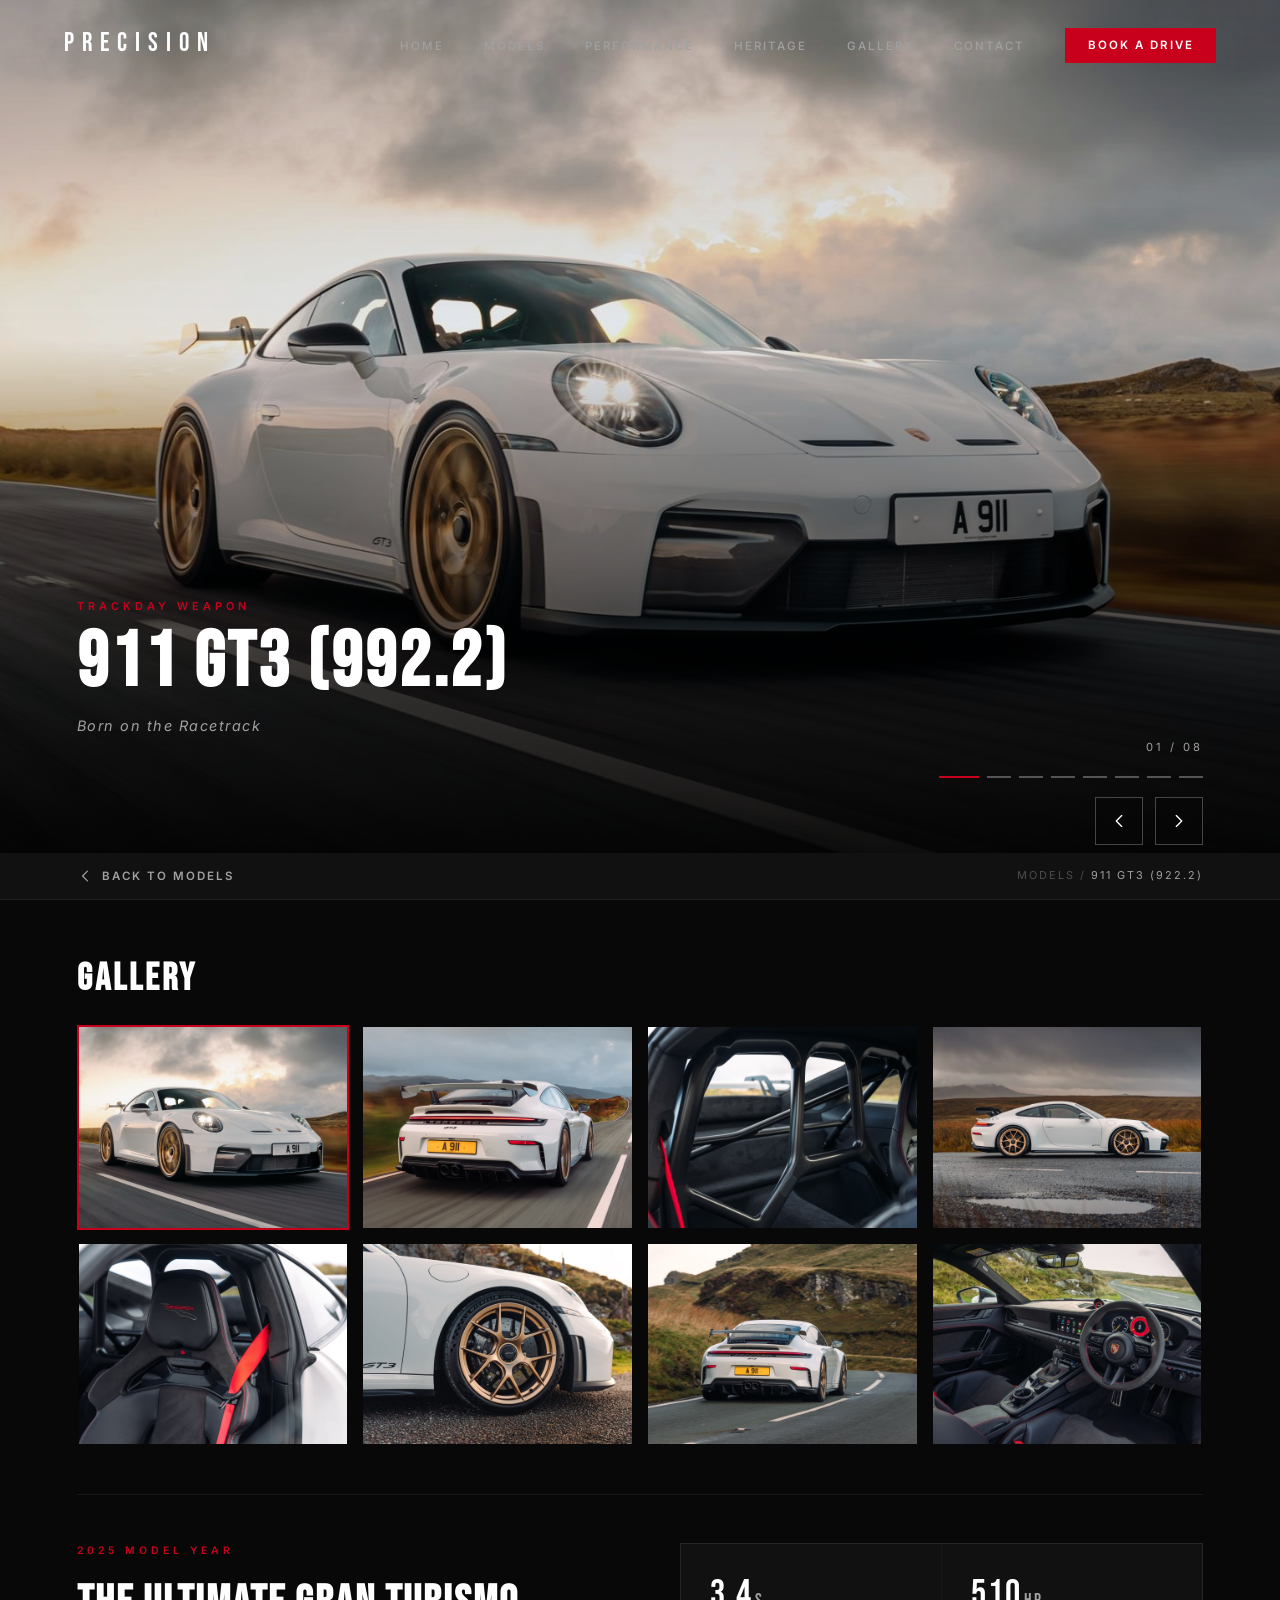
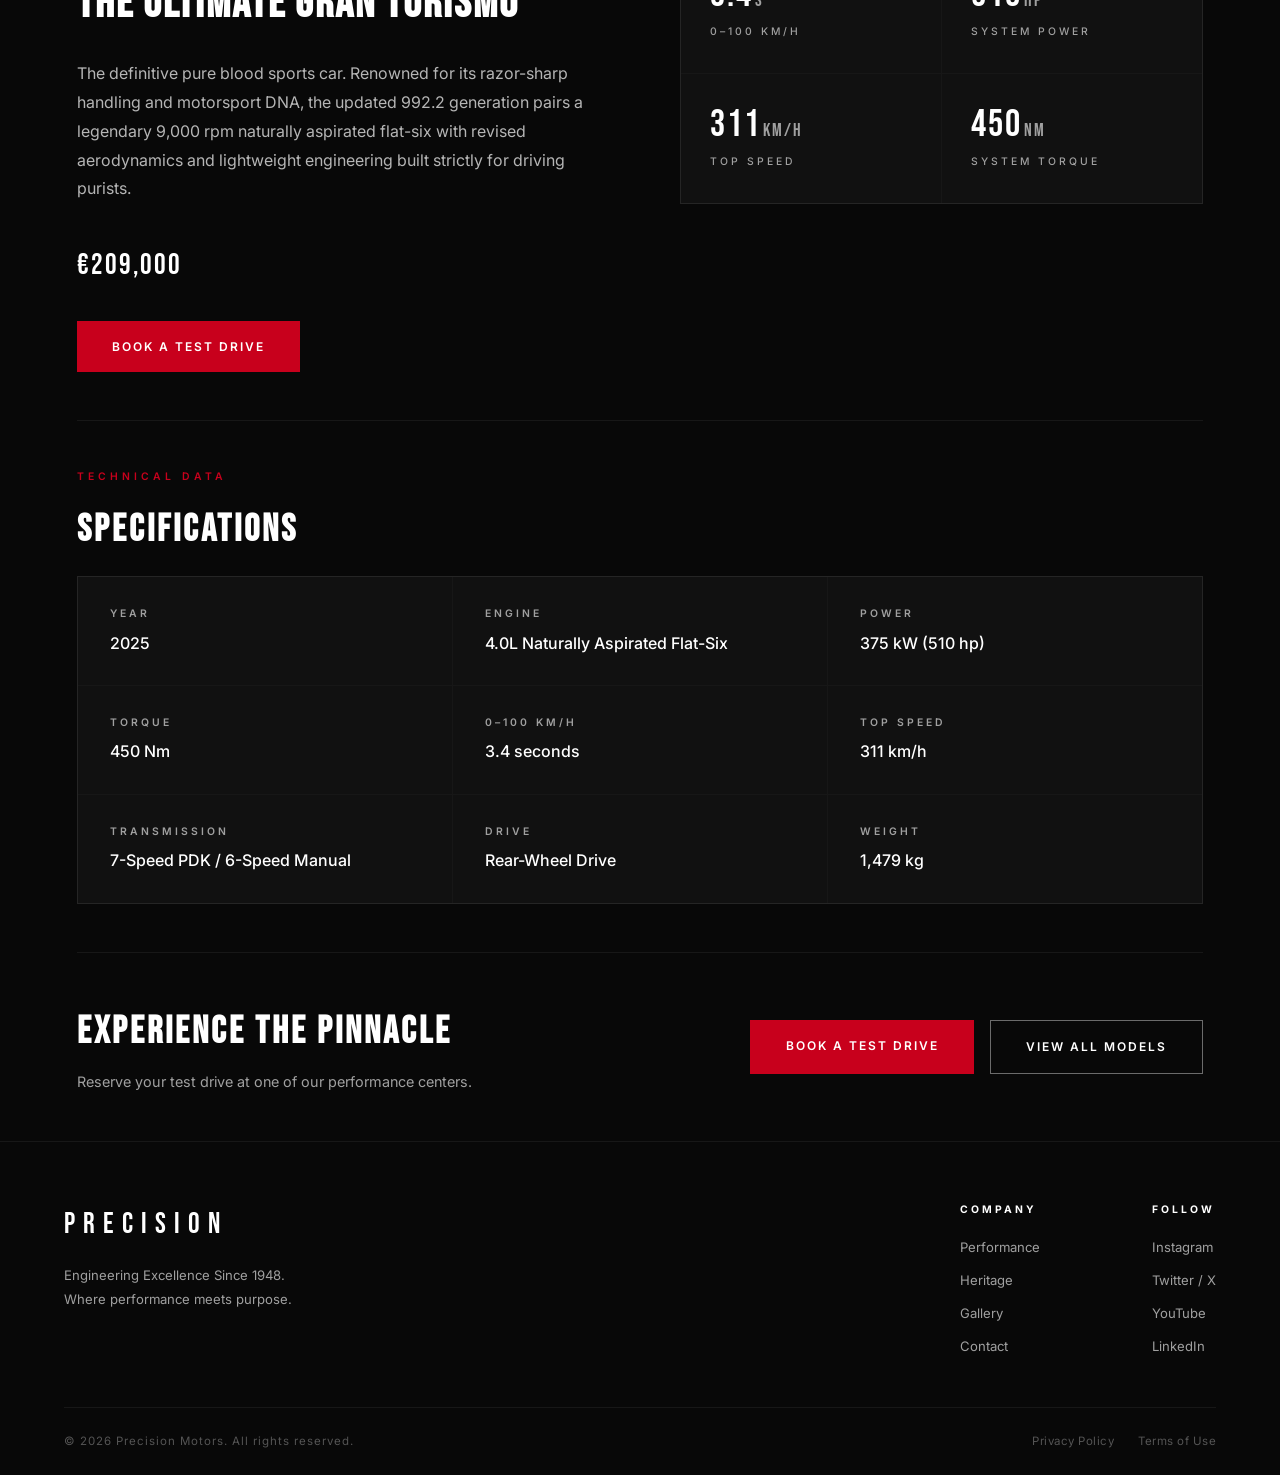
==== commit ba5012b3: "Added car_models.js insted of every model js file" ====
--- a/Car_Models/911_GT3_(992.2).html
+++ b/Car_Models/911_GT3_(992.2).html
@@ -4,7 +4,7 @@
   <meta charset="UTF-8">
   <meta name="viewport" content="width=device-width, initial-scale=1.0">
   <link rel="icon" type="image/png" href="../Assets/favicon/GGlGioGio.jpg">
-  <title>Panamera Turbo S E-Hybrid | Precision</title>
+  <title>911 GT3 (992.2) | Precision</title>
   <link href="https://fonts.googleapis.com/css2?family=Bebas+Neue&family=Inter:wght@300;400;500;600&display=swap" rel="stylesheet">
   <link rel="stylesheet" href="../css/style.css">
   <link rel="stylesheet" href="../css/car_models.css">
@@ -84,7 +84,7 @@
     <svg width="16" height="16" viewBox="0 0 20 20" fill="none"><path d="M13 4L7 10L13 16" stroke="currentColor" stroke-width="1.5" stroke-linecap="round" stroke-linejoin="round"/></svg>
     Back to Models
   </a>
-  <span class="mdp-breadcrumb">Models / <span>Panamera Turbo S E-Hybrid</span></span>
+  <span class="mdp-breadcrumb">Models / <span>911 GT3 (922.2)</span></span>
 </div>
 
 <main class="mdp-body">
@@ -258,6 +258,6 @@
   <span class="mdp-lightbox-counter" id="mdpLightboxCounter"></span>
 </div>
 
-<script src="../js/911_GT3_(992.2).js"></script>
+<script src="../js/car_models.js"></script>
 </body>
 </html>
